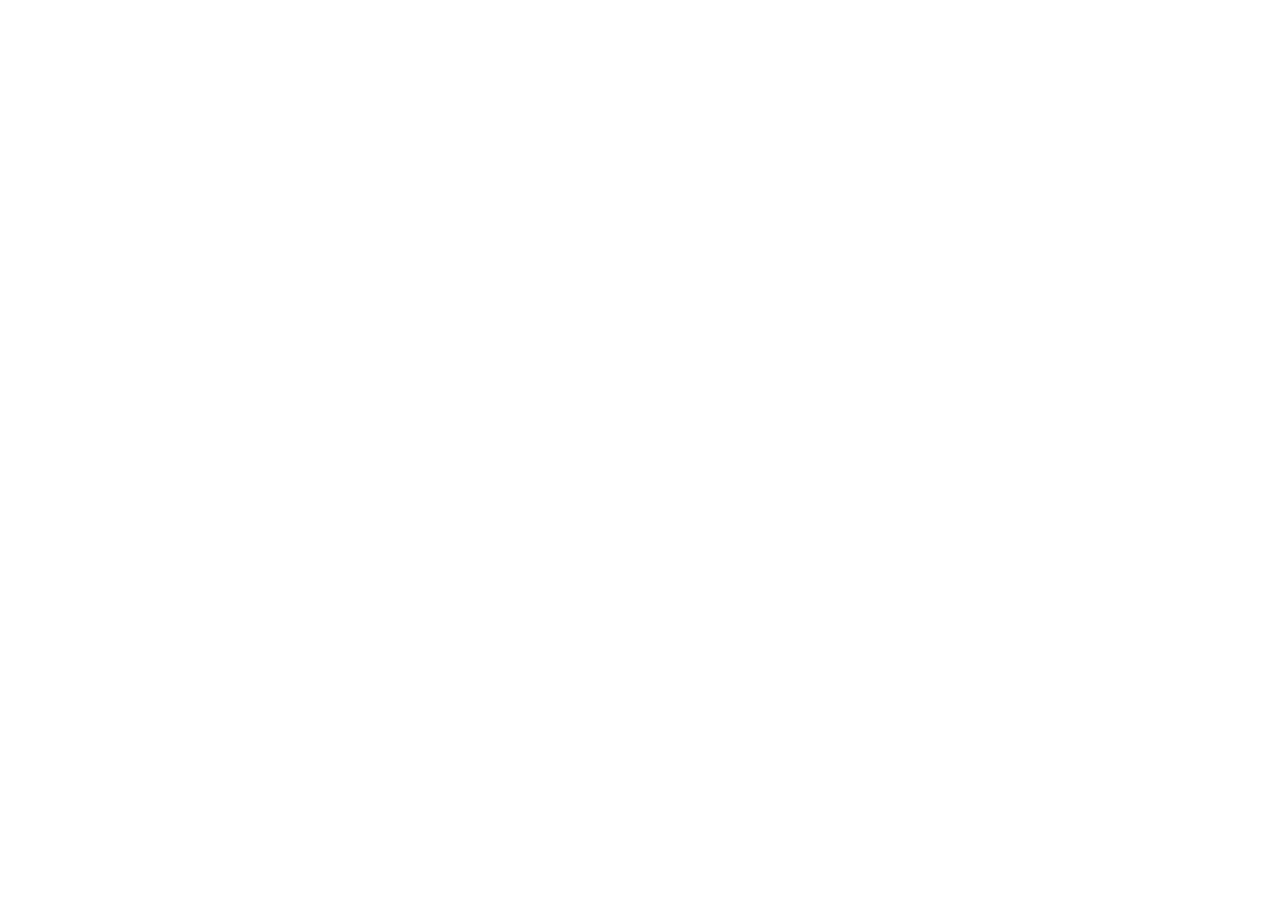
==== about.html @ 3be642e8 "Brand Identity" ====
<!doctype html>
<html lang="en">
  <head>
    <meta charset="utf-8">
    <meta name="viewport" content="width=device-width, initial-scale=1">
    <meta name="theme-color" content="#111111">
    <meta name="description" content="About TYREON">
    <link rel="icon" type="image/png" href="assets/images/tyreon-logo.png">
    <link rel="manifest" href="manifest.json">
    <link rel="stylesheet" href="assets/css/main.css">
    <title>About | TYREON</title>
  </head>
  <body>
    <!-- Page content will be added after approval. -->
    <script src="assets/js/main.js" defer></script>
  </body>
</html>
---- assets/css/main.css ----
:root {
  --color-primary: #000000;
  --color-accent: #f5c518;
  --color-text: #ffffff;
  --color-surface: #1a1a1a;
}

/*
 * Shared logo baseline. Use this class whenever the TYREON logo is placed
 * in a future navigation, footer, loading screen, or mobile menu.
 */
.brand-logo {
  display: block;
  width: auto;
  height: auto;
  max-width: 100%;
}
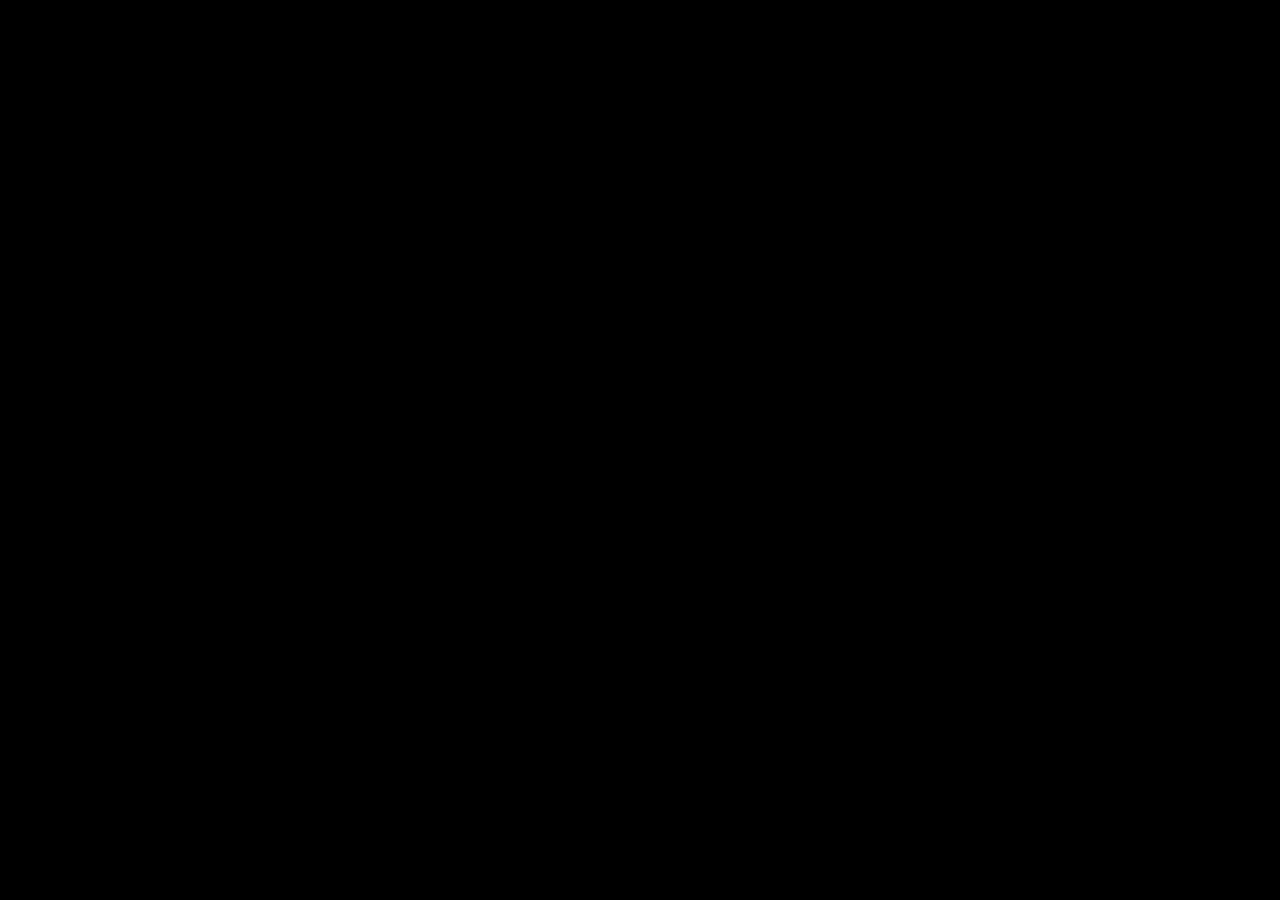
==== commit b84f3c34: "Animations" ====
--- a/about.html
+++ b/about.html
@@ -8,6 +8,7 @@
     <link rel="icon" type="image/png" href="assets/images/tyreon-logo.png">
     <link rel="manifest" href="manifest.json">
     <link rel="stylesheet" href="assets/css/main.css">
+    <link rel="stylesheet" href="assets/css/effects.css">
     <title>About | TYREON</title>
   </head>
   <body>
--- a/assets/css/main.css
+++ b/assets/css/main.css
@@ -1,17 +1,21 @@
-:root {
-  --color-primary: #000000;
-  --color-accent: #f5c518;
-  --color-text: #ffffff;
-  --color-surface: #1a1a1a;
-}
+:root { --color-primary:#000; --color-accent:#f5c518; --color-text:#fff; --color-surface:#1a1a1a; --color-muted:#a6a6a6; --color-line:rgba(255,255,255,.15); --font-display:Georgia,"Times New Roman",serif; --font-body:Arial,Helvetica,sans-serif; --container:1180px; --ease:cubic-bezier(.22,1,.36,1); }
+* { box-sizing:border-box; } html { scroll-behavior:smooth; } body { margin:0; background:var(--color-primary); color:var(--color-text); font-family:var(--font-body); line-height:1.5; } a { color:inherit; text-decoration:none; } img { max-width:100%; } .brand-logo { display:block; width:auto; height:auto; max-width:100%; } .container { width:min(var(--container),calc(100% - 48px)); margin:auto; } .skip-link { position:absolute; left:-999px; top:0; z-index:100; background:var(--color-accent); color:#000; padding:12px 16px; } .skip-link:focus { left:10px; }
+.page-loader { position:fixed; inset:0; z-index:1000; display:grid; place-items:center; background:#000; animation:loader 1.2s 1s var(--ease) forwards; } .page-loader img { width:min(330px,70vw); animation:loader-logo .8s var(--ease); } @keyframes loader { to { visibility:hidden; opacity:0; } } @keyframes loader-logo { from { opacity:0; transform:translateY(16px); } }
+.site-header { position:fixed; top:0; left:0; z-index:100; display:flex; align-items:center; justify-content:space-between; width:100%; padding:18px clamp(24px,4vw,64px); transition:background .35s, padding .35s; } .site-header.scrolled { padding-top:12px; padding-bottom:12px; background:rgba(0,0,0,.89); backdrop-filter:blur(16px); border-bottom:1px solid var(--color-line); } .brand img { width:154px; } .site-nav { display:flex; align-items:center; gap:clamp(16px,2vw,32px); font-size:12px; letter-spacing:.09em; text-transform:uppercase; } .site-nav>a:not(.nav-cta) { opacity:.72; transition:opacity .2s; } .site-nav>a:hover,.site-nav>.active { opacity:1; } .nav-cta { padding:11px 16px; border:1px solid rgba(245,197,24,.75); color:var(--color-accent); } .menu-toggle { display:none; border:0; background:none; padding:8px 0 8px 10px; } .menu-toggle span { display:block; width:28px; height:1px; margin:6px 0; background:#fff; transition:transform .2s; }
+.hero { position:relative; min-height:760px; height:100svh; display:flex; align-items:flex-end; overflow:hidden; } .hero-image,.hero-shade { position:absolute; inset:0; } .hero-image { background:url("../images/hero-automotive.png") center/cover no-repeat; animation:hero-scale 1.5s var(--ease) both; } .hero-shade { background:linear-gradient(90deg,rgba(0,0,0,.94) 0%,rgba(0,0,0,.69) 41%,rgba(0,0,0,.12) 76%),linear-gradient(0deg,rgba(0,0,0,.66),transparent 43%); } @keyframes hero-scale { from { transform:scale(1.06); } to { transform:scale(1); } } .hero-content { position:relative; padding-bottom:clamp(100px,13vh,140px); } .eyebrow { margin:0 0 18px; color:var(--color-accent); font-size:11px; font-weight:700; letter-spacing:.18em; text-transform:uppercase; } h1,h2,h3,p { margin-top:0; } h1,h2 { font-family:var(--font-display); font-weight:400; line-height:.98; letter-spacing:-.045em; } h1 { max-width:820px; margin-bottom:28px; font-size:clamp(48px,7.1vw,100px); } h1 span { color:var(--color-accent); } .hero-copy { color:#ddd; font-size:clamp(17px,2vw,21px); } .hero-actions { display:flex; flex-wrap:wrap; gap:12px; margin-top:38px; } .button { display:inline-flex; align-items:center; gap:28px; padding:15px 20px; border:1px solid #fff; font-size:11px; font-weight:700; letter-spacing:.13em; text-transform:uppercase; transition:transform .25s var(--ease),background .25s,color .25s; } .button:hover { transform:translateY(-3px); } .button-accent { border-color:var(--color-accent); background:var(--color-accent); color:#000; } .button-ghost:hover { background:#fff; color:#000; } .hero-links { display:flex; gap:24px; margin-top:28px; font-size:11px; letter-spacing:.12em; text-transform:uppercase; } .hero-links a { border-bottom:1px solid var(--color-line); padding-bottom:3px; } .hero-scroll { position:absolute; bottom:30px; right:clamp(24px,4vw,64px); display:flex; align-items:center; gap:12px; font-size:10px; letter-spacing:.14em; text-transform:uppercase; transform:rotate(90deg); transform-origin:right; } .hero-scroll span { width:38px; height:1px; background:var(--color-accent); }
+.stats { border-bottom:1px solid var(--color-line); background:#050505; } .stats-grid { display:grid; grid-template-columns:repeat(4,1fr); } .stat { padding:38px 24px 35px; border-left:1px solid var(--color-line); } .stat:last-child { border-right:1px solid var(--color-line); } .stat strong { display:block; margin-bottom:7px; color:var(--color-accent); font-family:var(--font-display); font-size:clamp(32px,4vw,52px); font-weight:400; line-height:1; } .stat span { color:#aaa; font-size:10px; letter-spacing:.13em; text-transform:uppercase; }
+.section { padding:clamp(84px,11vw,150px) 0; } .dark-section { background:var(--color-surface); } .split-intro,.section-head { display:flex; justify-content:space-between; gap:60px; } h2 { margin-bottom:0; font-size:clamp(39px,5vw,70px); } .split-intro h2 { max-width:580px; } .intro-copy { max-width:420px; color:#c1c1c1; font-size:17px; } .text-link { display:inline-flex; gap:22px; margin-top:18px; color:var(--color-accent); font-size:11px; font-weight:700; letter-spacing:.13em; text-transform:uppercase; } .value-grid { display:grid; grid-template-columns:repeat(3,1fr); margin-top:80px; border-top:1px solid var(--color-line); } .value-card { position:relative; min-height:270px; padding:30px 35px 25px 0; border-right:1px solid var(--color-line); } .value-card:not(:first-child) { padding-left:35px; } .value-card:last-child { border:0; } .card-index { color:#777; font-size:11px; letter-spacing:.12em; } .line-icon { margin:38px 0 24px; color:var(--color-accent); font-size:27px; } h3 { margin-bottom:9px; font-size:16px; font-weight:500; letter-spacing:-.02em; } .value-card p,.service-card p { color:#a9a9a9; font-size:14px; }
+.section-head { align-items:end; margin-bottom:48px; } .services-section { background:#0b0b0b; } .services-grid { display:grid; grid-template-columns:repeat(3,1fr); grid-template-rows:280px 280px; gap:1px; background:var(--color-line); } .service-card { position:relative; display:flex; flex-direction:column; justify-content:space-between; overflow:hidden; padding:28px; background:#0b0b0b; transition:background .3s; } .service-card:hover { background:#161616; } .service-card>span,.service-card>div>span { color:var(--color-accent); font-size:11px; letter-spacing:.14em; } .service-card h3 { margin:12px 0; font-family:var(--font-display); font-size:31px; font-weight:400; } .service-card b { align-self:flex-end; color:var(--color-accent); font-size:25px; font-weight:400; } .service-image { grid-row:span 2; grid-column:span 1; padding:0; } .service-image img { width:100%; height:100%; object-fit:cover; transition:transform .7s var(--ease); } .service-image:hover img { transform:scale(1.04); } .service-image:after { position:absolute; inset:0; content:""; background:linear-gradient(0deg,rgba(0,0,0,.85),transparent 64%); } .service-image div { position:absolute; z-index:1; bottom:0; padding:28px; } .service-image p { margin:0; color:#fff; font-size:11px; letter-spacing:.1em; text-transform:uppercase; }
+.brands-section { padding:clamp(84px,10vw,135px) 0; background:#000; } .centered { max-width:670px; margin-left:auto; margin-right:auto; text-align:center; } .brand-list { display:grid; grid-template-columns:repeat(3,1fr); gap:0; margin-top:65px; border-top:1px solid var(--color-line); border-left:1px solid var(--color-line); } .brand-list span { display:grid; min-height:105px; place-items:center; border-right:1px solid var(--color-line); border-bottom:1px solid var(--color-line); color:#ddd; font-family:var(--font-display); font-size:clamp(20px,2.5vw,34px); letter-spacing:-.04em; }
+.testimonials { background:#111; } .rating-badge { display:grid; grid-template-columns:auto auto; align-items:center; column-gap:10px; } .rating-badge .stars { grid-column:span 2; color:var(--color-accent); letter-spacing:3px; font-size:14px; } .rating-badge strong { font-family:var(--font-display); font-size:30px; font-weight:400; } .rating-badge small { color:#aaa; font-size:10px; letter-spacing:.1em; text-transform:uppercase; } .review-grid { display:grid; grid-template-columns:repeat(3,1fr); gap:18px; } .review { display:flex; min-height:310px; flex-direction:column; justify-content:space-between; margin:0; padding:31px; border:1px solid var(--color-line); } blockquote { margin:0; font-family:var(--font-display); font-size:clamp(21px,2.1vw,27px); line-height:1.18; letter-spacing:-.035em; } figcaption { display:flex; align-items:center; gap:12px; } .avatar { display:grid; width:34px; height:34px; place-items:center; border-radius:50%; background:var(--color-accent); color:#000; font-size:10px; font-weight:700; } figcaption strong,figcaption small { display:block; } figcaption strong { font-size:12px; } figcaption small { margin-top:3px; color:#999; font-size:10px; }
+.cta-banner { position:relative; overflow:hidden; padding:clamp(76px,10vw,135px) 0; background:var(--color-accent); color:#000; } .cta-banner:after { position:absolute; right:-2vw; bottom:-6vw; content:"TYREON"; color:rgba(0,0,0,.06); font-family:var(--font-display); font-size:clamp(140px,22vw,350px); line-height:.7; pointer-events:none; } .cta-inner { position:relative; z-index:1; display:flex; align-items:end; justify-content:space-between; gap:35px; } .cta-banner .eyebrow { color:#000; } .cta-banner h2 { font-size:clamp(43px,6vw,76px); } .cta-banner .button { border-color:#000; }
+.site-footer { padding-top:70px; background:#050505; } .footer-main { display:grid; grid-template-columns:1.5fr 1fr 1fr 1.15fr; gap:35px; padding-bottom:70px; } .footer-brand img { width:190px; } .footer-brand p { max-width:250px; margin:24px 0 0; color:#9b9b9b; font-size:13px; } .footer-main h3 { margin-bottom:19px; color:var(--color-accent); font-size:10px; letter-spacing:.14em; text-transform:uppercase; } .footer-main a:not(.brand):not(.text-link) { display:block; margin:10px 0; color:#b7b7b7; font-size:13px; } .footer-contact p { color:#aaa; font-size:13px; } .footer-bottom { display:flex; justify-content:space-between; padding:22px 0; border-top:1px solid var(--color-line); color:#777; font-size:10px; letter-spacing:.08em; text-transform:uppercase; }
+.reveal { opacity:0; transform:translateY(20px); transition:opacity .65s var(--ease),transform .65s var(--ease); } .reveal.visible { opacity:1; transform:none; } @media (prefers-reduced-motion:reduce) { *,*:before,*:after { scroll-behavior:auto!important; animation-duration:.01ms!important; transition-duration:.01ms!important; } }
+@media (max-width:800px) { .container { width:min(var(--container),calc(100% - 36px)); } .site-header { padding:14px 18px; } .brand img { width:130px; } .menu-toggle { position:relative; z-index:2; display:block; } .site-nav { position:absolute; top:0; left:0; display:flex; width:100%; min-height:100svh; padding:105px 28px 30px; flex-direction:column; align-items:flex-start; gap:23px; background:#050505; transform:translateY(-105%); transition:transform .45s var(--ease); } .site-nav.open { transform:none; } .site-nav a { font-family:var(--font-display); font-size:31px; letter-spacing:-.04em; text-transform:none; } .site-nav .nav-cta { margin-top:16px; padding:14px 19px; font-family:var(--font-body); font-size:11px; letter-spacing:.12em; text-transform:uppercase; } .menu-toggle[aria-expanded="true"] span:first-child { transform:translateY(3.5px) rotate(45deg); } .menu-toggle[aria-expanded="true"] span:last-child { transform:translateY(-3.5px) rotate(-45deg); } .hero { min-height:690px; } .hero-image { background-position:63% center; } .hero-shade { background:linear-gradient(90deg,rgba(0,0,0,.89),rgba(0,0,0,.33)),linear-gradient(0deg,rgba(0,0,0,.78),transparent 60%); } .hero-content { padding-bottom:94px; } .hero-scroll { display:none; } .stats-grid { grid-template-columns:repeat(2,1fr); } .stat:nth-child(3) { border-top:1px solid var(--color-line); } .stat { padding:26px 16px; } .stat:nth-child(even) { border-right:1px solid var(--color-line); } .stat:last-child { border-right:1px solid var(--color-line); } .split-intro,.section-head,.cta-inner { flex-direction:column; align-items:flex-start; gap:25px; } .value-grid { grid-template-columns:1fr; margin-top:55px; } .value-card,.value-card:not(:first-child) { min-height:0; padding:28px 0; border-right:0; border-bottom:1px solid var(--color-line); } .value-card:last-child { border-bottom:0; } .line-icon { margin:22px 0 14px; } .services-grid { grid-template-columns:1fr; grid-template-rows:310px repeat(3,215px); } .service-image { grid-row:auto; } .brand-list { grid-template-columns:repeat(2,1fr); margin-top:45px; } .brand-list span { min-height:84px; } .review-grid { grid-template-columns:1fr; } .review { min-height:250px; } .footer-main { grid-template-columns:1fr 1fr; } .footer-brand { grid-column:span 2; } } @media (max-width:430px) { .hero-links { gap:14px; font-size:9px; } .hero-actions .button { width:100%; justify-content:space-between; } .stats-grid { grid-template-columns:1fr 1fr; } .stat strong { font-size:31px; } .brand-list { grid-template-columns:1fr; } .footer-main { grid-template-columns:1fr; } .footer-brand { grid-column:auto; } .footer-bottom { flex-direction:column; gap:8px; } }
 
-/*
- * Shared logo baseline. Use this class whenever the TYREON logo is placed
- * in a future navigation, footer, loading screen, or mobile menu.
- */
-.brand-logo {
-  display: block;
-  width: auto;
-  height: auto;
-  max-width: 100%;
-}
+/* Services directory */
+.inner-page { background:#0a0a0a; } .inner-hero { display:flex; min-height:550px; padding-top:145px; align-items:center; border-bottom:1px solid var(--color-line); background:radial-gradient(circle at 82% 28%,rgba(245,197,24,.14),transparent 20%),linear-gradient(120deg,#080808 20%,#1a1a1a); } .inner-hero h1 { margin:0; font-size:clamp(56px,8vw,110px); } .inner-hero .container>p:last-child { max-width:430px; margin:28px 0 0; color:#c4c4c4; font-size:17px; } .directory-intro { display:grid; grid-template-columns:1fr 1fr; gap:20px; margin-bottom:70px; } .directory-intro>p:last-child { max-width:470px; margin:0; color:#b9b9b9; font-size:19px; line-height:1.55; } .directory-grid { display:grid; grid-template-columns:repeat(3,1fr); border-top:1px solid var(--color-line); border-left:1px solid var(--color-line); } .directory-card { position:relative; display:flex; min-height:335px; flex-direction:column; padding:32px; overflow:hidden; border-right:1px solid var(--color-line); border-bottom:1px solid var(--color-line); background:#0a0a0a; transition:background .35s var(--ease),color .35s var(--ease); } .directory-card:before { position:absolute; right:-30px; bottom:-55px; width:150px; height:150px; border-radius:50%; content:""; background:var(--color-accent); opacity:0; transform:scale(.2); transition:opacity .45s var(--ease),transform .45s var(--ease); } .directory-card:hover { color:#070707; background:var(--color-accent); } .directory-card:hover:before { opacity:.18; transform:scale(1.6); } .directory-card>* { position:relative; z-index:1; } .service-icon { display:grid; width:46px; height:46px; margin-bottom:28px; place-items:center; border:1px solid var(--color-accent); border-radius:50%; color:var(--color-accent); font-family:var(--font-display); font-size:21px; transition:border-color .3s,color .3s,transform .45s var(--ease); } .directory-card:hover .service-icon { border-color:#090909; color:#090909; transform:rotate(24deg) scale(1.08); } .directory-card .card-index { position:absolute; top:38px; right:32px; } .directory-card h2 { margin:0 0 14px; font-size:30px; } .directory-card p { margin:0; color:#a9a9a9; font-size:14px; transition:color .3s; } .directory-card:hover p { color:rgba(0,0,0,.7); } .card-link { display:inline-flex; align-items:center; justify-content:space-between; width:100%; margin-top:auto; padding-top:25px; color:var(--color-accent); font-size:10px; font-weight:700; letter-spacing:.13em; text-transform:uppercase; transition:color .3s; } .card-link span { font-size:17px; transition:transform .3s var(--ease); } .directory-card:hover .card-link { color:#090909; } .directory-card:hover .card-link span { transform:translateX(5px); } .compact-cta { padding-top:95px; padding-bottom:95px; }
+@media (max-width:800px) { .inner-hero { min-height:470px; padding-top:108px; } .directory-intro { grid-template-columns:1fr; gap:12px; margin-bottom:45px; } .directory-grid { grid-template-columns:repeat(2,1fr); } .directory-card { min-height:310px; padding:25px; } .directory-card .card-index { top:30px; right:25px; } } @media (max-width:540px) { .inner-hero { min-height:430px; } .directory-grid { grid-template-columns:1fr; } .directory-card { min-height:290px; } .directory-intro>p:last-child { font-size:17px; } }
+
+/* Product catalogue */
+.product-hero { background:radial-gradient(circle at 78% 35%,rgba(245,197,24,.15),transparent 18%),linear-gradient(120deg,#080808 20%,#1a1a1a); } .catalogue-top { display:flex; align-items:end; justify-content:space-between; gap:40px; margin-bottom:45px; } .product-search { display:flex; width:min(355px,100%); align-items:center; gap:11px; padding:14px 16px; border-bottom:1px solid rgba(245,197,24,.7); color:var(--color-accent); } .product-search span { font-size:22px; } .product-search input { width:100%; border:0; outline:0; background:transparent; color:#fff; font:12px var(--font-body); letter-spacing:.04em; } .product-search input::placeholder { color:#8a8a8a; } .filter-row { display:flex; gap:9px; padding-bottom:25px; overflow:auto; border-bottom:1px solid var(--color-line); scrollbar-width:thin; } .filter-button { flex:0 0 auto; padding:9px 12px; border:1px solid var(--color-line); background:transparent; color:#b6b6b6; cursor:pointer; font:10px var(--font-body); letter-spacing:.1em; text-transform:uppercase; transition:background .25s,color .25s,border-color .25s; } .filter-button:hover,.filter-button.active { border-color:var(--color-accent); background:var(--color-accent); color:#000; } .product-count { margin-top:22px; margin-bottom:22px; color:#989898; font-size:10px; letter-spacing:.12em; text-transform:uppercase; } .product-grid { display:grid; grid-template-columns:repeat(4,1fr); gap:16px; } .tyre-card { overflow:hidden; border:1px solid var(--color-line); background:#111; transition:border-color .3s,transform .35s var(--ease); } .tyre-card:hover { border-color:rgba(245,197,24,.8); transform:translateY(-5px); } .tyre-card[hidden] { display:none; } .tyre-image { position:relative; height:215px; overflow:hidden; background:#202020; } .tyre-image:after { position:absolute; inset:0; content:""; background:linear-gradient(0deg,rgba(0,0,0,.45),transparent 56%); } .tyre-image img { width:100%; height:100%; object-fit:cover; transition:transform .7s var(--ease),filter .4s; } .tyre-card:hover .tyre-image img { transform:scale(1.08); } .tyre-image.image-dark img { filter:brightness(.65) saturate(.65); } .tyre-image.image-gold img { filter:sepia(.32) saturate(1.2); } .tyre-image span { position:absolute; z-index:1; top:13px; left:13px; padding:5px 7px; background:var(--color-accent); color:#000; font-size:9px; font-weight:700; letter-spacing:.1em; text-transform:uppercase; } .tyre-copy { padding:20px 18px 17px; } .tyre-copy>p { margin-bottom:7px; color:var(--color-accent); font-size:10px; font-weight:700; letter-spacing:.13em; } .tyre-copy h3 { min-height:38px; margin:0; font-family:var(--font-display); font-size:24px; font-weight:400; line-height:1; } .tyre-copy dl { display:grid; grid-template-columns:1fr 1fr; gap:8px; margin:20px 0 0; padding:12px 0; border-top:1px solid var(--color-line); border-bottom:1px solid var(--color-line); } .tyre-copy dt { margin-bottom:2px; color:#777; font-size:8px; letter-spacing:.1em; text-transform:uppercase; } .tyre-copy dd { margin:0; color:#ddd; font-size:11px; } .tyre-copy .card-link { margin-top:0; } .empty-results { padding:40px 0; color:#aaa; text-align:center; } .brand-showcase { padding:110px 0; background:#151515; } .brand-showcase-heading { display:flex; align-items:end; justify-content:space-between; gap:40px; margin-bottom:55px; } .brand-showcase-heading h2 { margin:0; } .brand-showcase-heading p { max-width:380px; margin:0; color:#aaa; font-size:15px; } @media (max-width:980px) { .product-grid { grid-template-columns:repeat(3,1fr); } } @media (max-width:800px) { .catalogue-top,.brand-showcase-heading { flex-direction:column; align-items:flex-start; gap:24px; } .product-search { width:100%; } .product-grid { grid-template-columns:repeat(2,1fr); } } @media (max-width:540px) { .product-grid { grid-template-columns:1fr; } .tyre-image { height:250px; } .brand-showcase { padding:80px 0; } }
--- a/assets/css/effects.css
+++ b/assets/css/effects.css
@@ -0,0 +1,32 @@
+html { scroll-padding-top: 78px; }
+
+body { overflow-x: hidden; }
+
+.site-header { isolation: isolate; }
+.site-header:after { position: absolute; right: 0; bottom: 0; left: 0; height: 1px; content: ""; background: linear-gradient(90deg, transparent, var(--color-accent), transparent); opacity: 0; transform: scaleX(.35); transition: opacity .45s var(--ease), transform .45s var(--ease); }
+.site-header.scrolled:after { opacity: .72; transform: scaleX(1); }
+.site-header.scrolled { box-shadow: 0 10px 35px rgba(0,0,0,.2); }
+
+.button, .nav-cta, .filter-button { position: relative; overflow: hidden; }
+.ripple { position: absolute; width: 10px; height: 10px; border-radius: 50%; background: currentColor; opacity: .22; pointer-events: none; transform: translate(-50%,-50%) scale(0); animation: ripple .62s ease-out forwards; }
+@keyframes ripple { to { transform: translate(-50%,-50%) scale(26); opacity: 0; } }
+
+.hero-content > *, .inner-hero .container > * { animation: entrance .75s var(--ease) both; }
+.hero-content > :nth-child(1), .inner-hero .container > :nth-child(1) { animation-delay: .12s; }
+.hero-content > :nth-child(2), .inner-hero .container > :nth-child(2) { animation-delay: .2s; }
+.hero-content > :nth-child(3), .inner-hero .container > :nth-child(3) { animation-delay: .28s; }
+.hero-content > :nth-child(4) { animation-delay: .36s; }
+.hero-content > :nth-child(5) { animation-delay: .42s; }
+@keyframes entrance { from { opacity: 0; transform: translateY(24px); } to { opacity: 1; transform: none; } }
+
+[data-parallax] { will-change: transform; }
+.card-link, .text-link { transition: gap .3s var(--ease), color .3s var(--ease); }
+.card-link:hover, .text-link:hover { gap: 30px; }
+
+.back-to-top { position: fixed; z-index: 89; right: 21px; bottom: 20px; display: grid; width: 46px; height: 46px; place-items: center; border: 1px solid rgba(245,197,24,.72); border-radius: 50%; background: rgba(9,9,9,.76); backdrop-filter: blur(12px); color: var(--color-accent); cursor: pointer; opacity: 0; pointer-events: none; transform: translateY(13px); transition: opacity .3s var(--ease), transform .3s var(--ease), background .3s; }
+.back-to-top.visible { opacity: 1; pointer-events: auto; transform: none; }
+.back-to-top:hover { background: var(--color-accent); color: #000; }
+.contact-page .back-to-top { bottom:135px; }
+
+@media (prefers-reduced-motion: reduce) { *, *:before, *:after { animation-duration: .01ms !important; animation-iteration-count: 1 !important; scroll-behavior: auto !important; transition-duration: .01ms !important; } }
+@media (max-width: 500px) { .back-to-top { right: 14px; bottom: 70px; width: 42px; height: 42px; } .contact-page .back-to-top { bottom:76px; } }
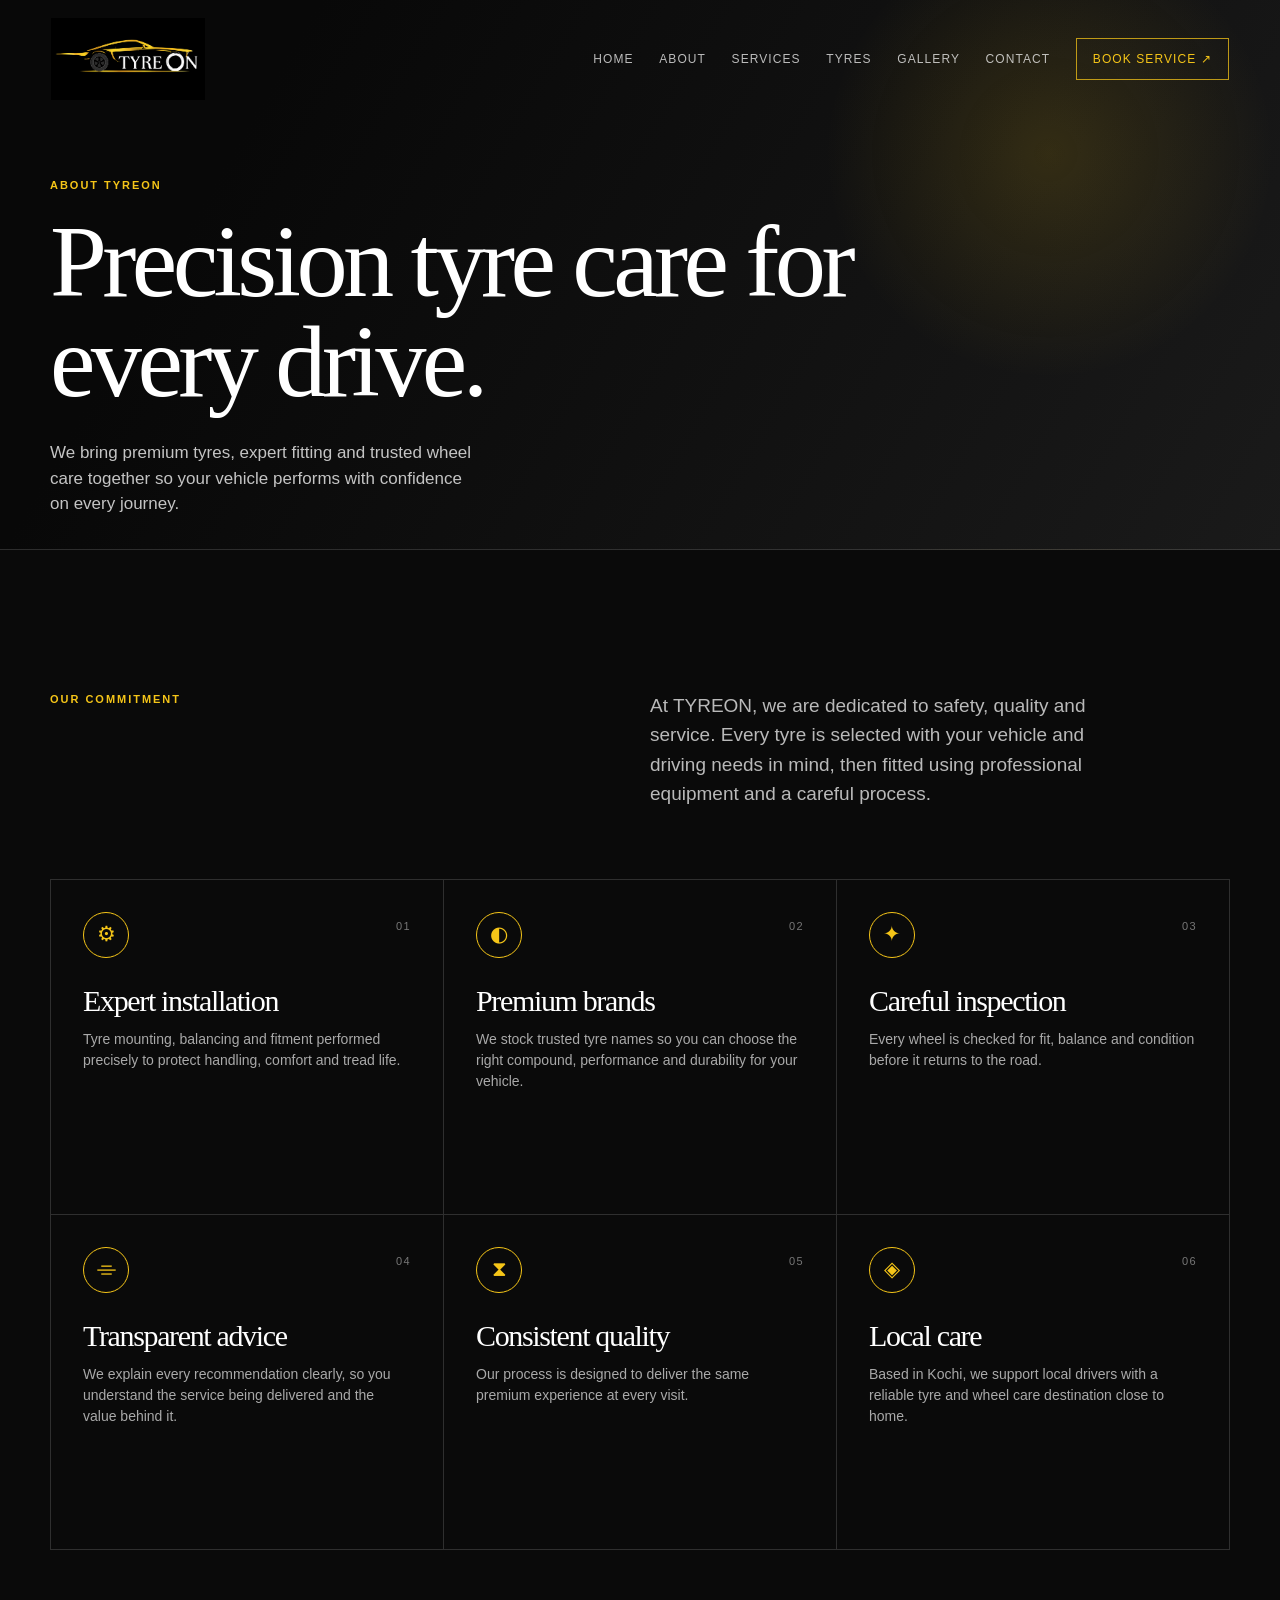
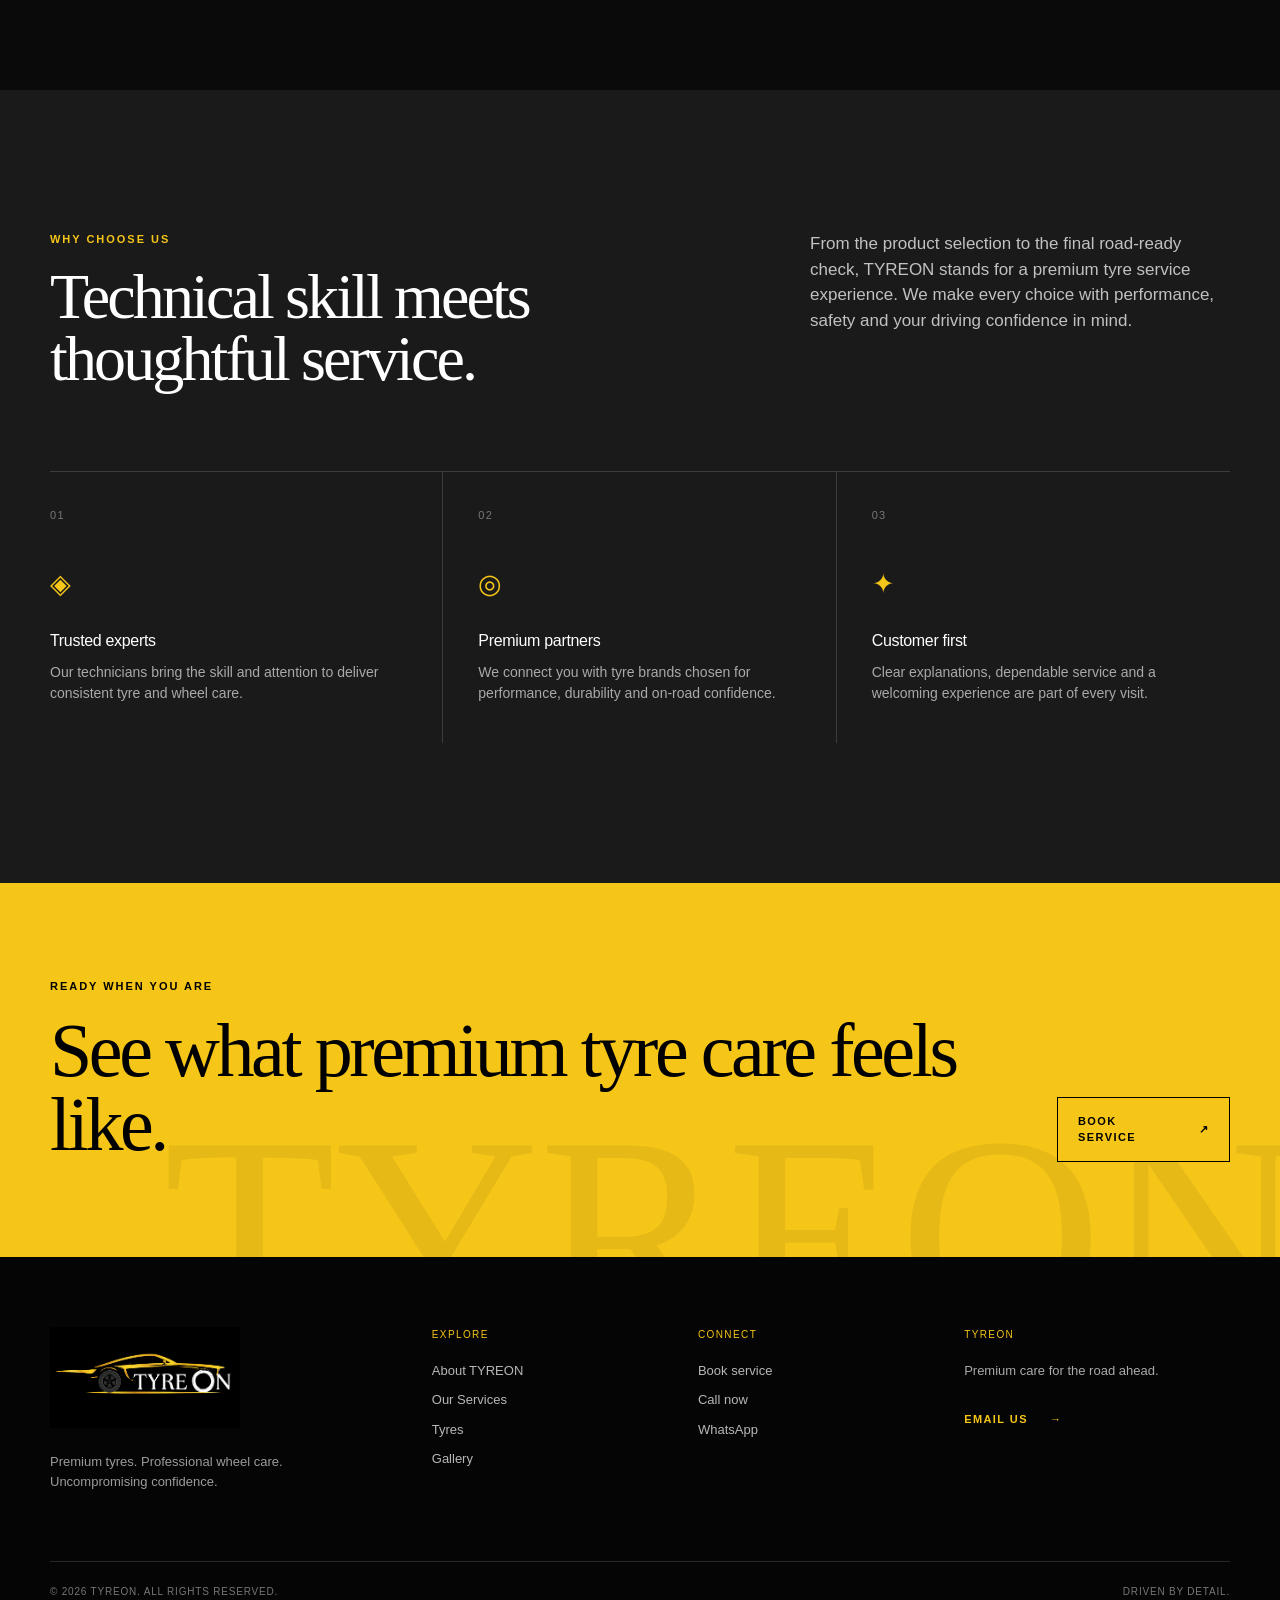
==== commit 7b8354e7: "location update" ====
--- a/about.html
+++ b/about.html
@@ -10,9 +10,55 @@
     <link rel="stylesheet" href="assets/css/main.css">
     <link rel="stylesheet" href="assets/css/effects.css">
     <title>About | TYREON</title>
-  </head>
-  <body>
-    <!-- Page content will be added after approval. -->
+      <link rel="canonical" href="https://tyreon.in/about.html" data-seo-meta>
+    <meta property="og:type" content="website">
+    <meta property="og:site_name" content="TYREON">
+    <meta property="og:title" content="About TYREON | Premium Tyre & Wheel Care">
+    <meta property="og:description" content="Discover the TYREON standard for premium tyres and wheel care in Kochi.">
+    <meta property="og:url" content="https://tyreon.in/about.html">
+    <meta property="og:image" content="https://tyreon.in/assets/images/hero-automotive.webp">
+    <meta property="og:image:alt" content="TYREON premium tyre and wheel care">
+    <meta name="twitter:card" content="summary_large_image">
+    <meta name="twitter:title" content="About TYREON | Premium Tyre & Wheel Care">
+    <meta name="twitter:description" content="Discover the TYREON standard for premium tyres and wheel care in Kochi.">
+    <meta name="twitter:image" content="https://tyreon.in/assets/images/hero-automotive.webp">
+    <script type="application/ld+json">{"@context":"https://schema.org","@graph":[{"@type":"AutoRepair","@id":"https://tyreon.in/#business","name":"TYREON","url":"https://tyreon.in/","image":"https://tyreon.in/assets/images/hero-automotive.webp","logo":"https://tyreon.in/assets/images/tyreon-logo.png","telephone":"+919809631536","email":"hello@tyreon.in","address":{"@type":"PostalAddress","streetAddress":"X6VP+XV2, Pallipuram, Thekkan Malipuram Road, Munapam Road, Ochanthuruthu","addressLocality":"Kochi","addressRegion":"Kerala","postalCode":"682508","addressCountry":"IN"},"openingHoursSpecification":[{"@type":"OpeningHoursSpecification","dayOfWeek":["Monday","Tuesday","Wednesday","Thursday","Friday","Saturday"],"opens":"09:00","closes":"19:30"}]},{"@type":"WebSite","@id":"https://tyreon.in/#website","url":"https://tyreon.in/","name":"TYREON"},{"@type":"BreadcrumbList","@id":"https://tyreon.in/about.html#breadcrumb","itemListElement":[{"@type":"ListItem","position":1,"name":"Home","item":"https://tyreon.in/"},{"@type":"ListItem","position":2,"name":"About","item":"https://tyreon.in/about.html"}]}]}</script>  </head>
+  <body class="inner-page about-page">
+    <a class="skip-link" href="#main-content">Skip to content</a>
+    <header class="site-header scrolled" data-header>
+      <a class="brand" href="index.html" aria-label="TYREON home"><img class="brand-logo" src="assets/images/tyreon-logo.png" alt="TYREON"></a>
+      <button class="menu-toggle" type="button" aria-label="Open menu" aria-expanded="false" aria-controls="site-menu" data-menu-toggle><span></span><span></span></button>
+      <nav class="site-nav" id="site-menu" aria-label="Main navigation" data-menu>
+        <a href="index.html">Home</a><a class="active" href="about.html">About</a><a href="services.html">Services</a><a href="products.html">Tyres</a><a href="gallery.html">Gallery</a><a href="contact.html">Contact</a><a class="nav-cta" href="contact.html">Book service <span aria-hidden="true">↗</span></a>
+      </nav>
+    </header>
+    <main id="main-content">
+      <section class="inner-hero"><div class="container"><p class="eyebrow">About TYREON</p><h1>Precision tyre care for every drive.</h1><p>We bring premium tyres, expert fitting and trusted wheel care together so your vehicle performs with confidence on every journey.</p></div></section>
+      <section class="section">
+        <div class="container directory-intro reveal"><p class="eyebrow">Our commitment</p><p>At TYREON, we are dedicated to safety, quality and service. Every tyre is selected with your vehicle and driving needs in mind, then fitted using professional equipment and a careful process.</p></div>
+        <div class="container directory-grid">
+          <article class="directory-card reveal"><span class="service-icon" aria-hidden="true">⚙</span><span class="card-index">01</span><h2>Expert installation</h2><p>Tyre mounting, balancing and fitment performed precisely to protect handling, comfort and tread life.</p></article>
+          <article class="directory-card reveal"><span class="service-icon" aria-hidden="true">◐</span><span class="card-index">02</span><h2>Premium brands</h2><p>We stock trusted tyre names so you can choose the right compound, performance and durability for your vehicle.</p></article>
+          <article class="directory-card reveal"><span class="service-icon" aria-hidden="true">✦</span><span class="card-index">03</span><h2>Careful inspection</h2><p>Every wheel is checked for fit, balance and condition before it returns to the road.</p></article>
+          <article class="directory-card reveal"><span class="service-icon" aria-hidden="true">⌯</span><span class="card-index">04</span><h2>Transparent advice</h2><p>We explain every recommendation clearly, so you understand the service being delivered and the value behind it.</p></article>
+          <article class="directory-card reveal"><span class="service-icon" aria-hidden="true">⧗</span><span class="card-index">05</span><h2>Consistent quality</h2><p>Our process is designed to deliver the same premium experience at every visit.</p></article>
+          <article class="directory-card reveal"><span class="service-icon" aria-hidden="true">◈</span><span class="card-index">06</span><h2>Local care</h2><p>Based in Kochi, we support local drivers with a reliable tyre and wheel care destination close to home.</p></article>
+        </div>
+      </section>
+      <section class="section dark-section">
+        <div class="container split-intro">
+          <div class="reveal"><p class="eyebrow">Why choose us</p><h2>Technical skill meets thoughtful service.</h2></div>
+          <div class="intro-copy reveal"><p>From the product selection to the final road-ready check, TYREON stands for a premium tyre service experience. We make every choice with performance, safety and your driving confidence in mind.</p></div>
+        </div>
+        <div class="container value-grid">
+          <article class="value-card reveal"><span class="card-index">01</span><div class="line-icon">◈</div><h3>Trusted experts</h3><p>Our technicians bring the skill and attention to deliver consistent tyre and wheel care.</p></article>
+          <article class="value-card reveal"><span class="card-index">02</span><div class="line-icon">◎</div><h3>Premium partners</h3><p>We connect you with tyre brands chosen for performance, durability and on-road confidence.</p></article>
+          <article class="value-card reveal"><span class="card-index">03</span><div class="line-icon">✦</div><h3>Customer first</h3><p>Clear explanations, dependable service and a welcoming experience are part of every visit.</p></article>
+        </div>
+      </section>
+      <section class="cta-banner compact-cta"><div class="container cta-inner"><div><p class="eyebrow">Ready when you are</p><h2>See what premium tyre care feels like.</h2></div><a class="button button-accent" href="contact.html">Book service <span aria-hidden="true">↗</span></a></div></section>
+    </main>
+    <footer class="site-footer"><div class="container footer-main"><div class="footer-brand"><a class="brand" href="index.html"><img class="brand-logo" src="assets/images/tyreon-logo.png" alt="TYREON"></a><p>Premium tyres. Professional wheel care. Uncompromising confidence.</p></div><div><h3>Explore</h3><a href="about.html">About TYREON</a><a href="services.html">Our Services</a><a href="products.html">Tyres</a><a href="gallery.html">Gallery</a></div><div><h3>Connect</h3><a href="contact.html">Book service</a><a href="contact.html">Call now</a><a href="contact.html">WhatsApp</a></div><div class="footer-contact"><h3>TYREON</h3><p>Premium care for the road ahead.</p><a class="text-link" href="mailto:hello@tyreon.in">Email us <span aria-hidden="true">→</span></a></div></div><div class="container footer-bottom"><span>© <span data-year></span> TYREON. All rights reserved.</span><span>Driven by detail.</span></div></footer>
     <script src="assets/js/main.js" defer></script>
   </body>
 </html>
--- a/assets/css/main.css
+++ b/assets/css/main.css
@@ -1,8 +1,8 @@
 :root { --color-primary:#000; --color-accent:#f5c518; --color-text:#fff; --color-surface:#1a1a1a; --color-muted:#a6a6a6; --color-line:rgba(255,255,255,.15); --font-display:Georgia,"Times New Roman",serif; --font-body:Arial,Helvetica,sans-serif; --container:1180px; --ease:cubic-bezier(.22,1,.36,1); }
-* { box-sizing:border-box; } html { scroll-behavior:smooth; } body { margin:0; background:var(--color-primary); color:var(--color-text); font-family:var(--font-body); line-height:1.5; } a { color:inherit; text-decoration:none; } img { max-width:100%; } .brand-logo { display:block; width:auto; height:auto; max-width:100%; } .container { width:min(var(--container),calc(100% - 48px)); margin:auto; } .skip-link { position:absolute; left:-999px; top:0; z-index:100; background:var(--color-accent); color:#000; padding:12px 16px; } .skip-link:focus { left:10px; }
+* { box-sizing:border-box; } html { scroll-behavior:smooth; } body { margin:0; background:var(--color-primary); color:var(--color-text); font-family:var(--font-body); line-height:1.5; } a { color:inherit; text-decoration:none; } img { max-width:100%; } .brand-logo { display:block; width:auto; height:auto; max-width:100%; } .container { width:min(var(--container),calc(100% - 48px)); margin:auto; } .skip-link { position:absolute; left:-999px; top:0; z-index:100; background:var(--color-accent); color:#000; padding:12px 16px; } .skip-link:focus { left:10px; } :focus-visible { outline:3px solid var(--color-accent); outline-offset:4px; } .site-nav a:focus-visible,.button:focus-visible,.filter-button:focus-visible,.gallery-item:focus-visible { outline-offset:-3px; }
 .page-loader { position:fixed; inset:0; z-index:1000; display:grid; place-items:center; background:#000; animation:loader 1.2s 1s var(--ease) forwards; } .page-loader img { width:min(330px,70vw); animation:loader-logo .8s var(--ease); } @keyframes loader { to { visibility:hidden; opacity:0; } } @keyframes loader-logo { from { opacity:0; transform:translateY(16px); } }
 .site-header { position:fixed; top:0; left:0; z-index:100; display:flex; align-items:center; justify-content:space-between; width:100%; padding:18px clamp(24px,4vw,64px); transition:background .35s, padding .35s; } .site-header.scrolled { padding-top:12px; padding-bottom:12px; background:rgba(0,0,0,.89); backdrop-filter:blur(16px); border-bottom:1px solid var(--color-line); } .brand img { width:154px; } .site-nav { display:flex; align-items:center; gap:clamp(16px,2vw,32px); font-size:12px; letter-spacing:.09em; text-transform:uppercase; } .site-nav>a:not(.nav-cta) { opacity:.72; transition:opacity .2s; } .site-nav>a:hover,.site-nav>.active { opacity:1; } .nav-cta { padding:11px 16px; border:1px solid rgba(245,197,24,.75); color:var(--color-accent); } .menu-toggle { display:none; border:0; background:none; padding:8px 0 8px 10px; } .menu-toggle span { display:block; width:28px; height:1px; margin:6px 0; background:#fff; transition:transform .2s; }
-.hero { position:relative; min-height:760px; height:100svh; display:flex; align-items:flex-end; overflow:hidden; } .hero-image,.hero-shade { position:absolute; inset:0; } .hero-image { background:url("../images/hero-automotive.png") center/cover no-repeat; animation:hero-scale 1.5s var(--ease) both; } .hero-shade { background:linear-gradient(90deg,rgba(0,0,0,.94) 0%,rgba(0,0,0,.69) 41%,rgba(0,0,0,.12) 76%),linear-gradient(0deg,rgba(0,0,0,.66),transparent 43%); } @keyframes hero-scale { from { transform:scale(1.06); } to { transform:scale(1); } } .hero-content { position:relative; padding-bottom:clamp(100px,13vh,140px); } .eyebrow { margin:0 0 18px; color:var(--color-accent); font-size:11px; font-weight:700; letter-spacing:.18em; text-transform:uppercase; } h1,h2,h3,p { margin-top:0; } h1,h2 { font-family:var(--font-display); font-weight:400; line-height:.98; letter-spacing:-.045em; } h1 { max-width:820px; margin-bottom:28px; font-size:clamp(48px,7.1vw,100px); } h1 span { color:var(--color-accent); } .hero-copy { color:#ddd; font-size:clamp(17px,2vw,21px); } .hero-actions { display:flex; flex-wrap:wrap; gap:12px; margin-top:38px; } .button { display:inline-flex; align-items:center; gap:28px; padding:15px 20px; border:1px solid #fff; font-size:11px; font-weight:700; letter-spacing:.13em; text-transform:uppercase; transition:transform .25s var(--ease),background .25s,color .25s; } .button:hover { transform:translateY(-3px); } .button-accent { border-color:var(--color-accent); background:var(--color-accent); color:#000; } .button-ghost:hover { background:#fff; color:#000; } .hero-links { display:flex; gap:24px; margin-top:28px; font-size:11px; letter-spacing:.12em; text-transform:uppercase; } .hero-links a { border-bottom:1px solid var(--color-line); padding-bottom:3px; } .hero-scroll { position:absolute; bottom:30px; right:clamp(24px,4vw,64px); display:flex; align-items:center; gap:12px; font-size:10px; letter-spacing:.14em; text-transform:uppercase; transform:rotate(90deg); transform-origin:right; } .hero-scroll span { width:38px; height:1px; background:var(--color-accent); }
+.hero { position:relative; min-height:760px; height:100svh; display:flex; align-items:flex-end; overflow:hidden; } .hero-image,.hero-shade { position:absolute; inset:0; } .hero-image { background:url("../images/hero-automotive.webp") center/cover no-repeat; animation:hero-scale 1.5s var(--ease) both; } .hero-shade { background:linear-gradient(90deg,rgba(0,0,0,.94) 0%,rgba(0,0,0,.69) 41%,rgba(0,0,0,.12) 76%),linear-gradient(0deg,rgba(0,0,0,.66),transparent 43%); } @keyframes hero-scale { from { transform:scale(1.06); } to { transform:scale(1); } } .hero-content { position:relative; padding-bottom:clamp(100px,13vh,140px); } .eyebrow { margin:0 0 18px; color:var(--color-accent); font-size:11px; font-weight:700; letter-spacing:.18em; text-transform:uppercase; } h1,h2,h3,p { margin-top:0; } h1,h2 { font-family:var(--font-display); font-weight:400; line-height:.98; letter-spacing:-.045em; } h1 { max-width:820px; margin-bottom:28px; font-size:clamp(48px,7.1vw,100px); } h1 span { color:var(--color-accent); } .hero-copy { color:#ddd; font-size:clamp(17px,2vw,21px); } .hero-actions { display:flex; flex-wrap:wrap; gap:12px; margin-top:38px; } .button { display:inline-flex; align-items:center; gap:28px; padding:15px 20px; border:1px solid #fff; font-size:11px; font-weight:700; letter-spacing:.13em; text-transform:uppercase; transition:transform .25s var(--ease),background .25s,color .25s; } .button:hover { transform:translateY(-3px); } .button-accent { border-color:var(--color-accent); background:var(--color-accent); color:#000; } .button-ghost:hover { background:#fff; color:#000; } .hero-links { display:flex; gap:24px; margin-top:28px; font-size:11px; letter-spacing:.12em; text-transform:uppercase; } .hero-links a { border-bottom:1px solid var(--color-line); padding-bottom:3px; } .hero-scroll { position:absolute; bottom:30px; right:clamp(24px,4vw,64px); display:flex; align-items:center; gap:12px; font-size:10px; letter-spacing:.14em; text-transform:uppercase; transform:rotate(90deg); transform-origin:right; } .hero-scroll span { width:38px; height:1px; background:var(--color-accent); }
 .stats { border-bottom:1px solid var(--color-line); background:#050505; } .stats-grid { display:grid; grid-template-columns:repeat(4,1fr); } .stat { padding:38px 24px 35px; border-left:1px solid var(--color-line); } .stat:last-child { border-right:1px solid var(--color-line); } .stat strong { display:block; margin-bottom:7px; color:var(--color-accent); font-family:var(--font-display); font-size:clamp(32px,4vw,52px); font-weight:400; line-height:1; } .stat span { color:#aaa; font-size:10px; letter-spacing:.13em; text-transform:uppercase; }
 .section { padding:clamp(84px,11vw,150px) 0; } .dark-section { background:var(--color-surface); } .split-intro,.section-head { display:flex; justify-content:space-between; gap:60px; } h2 { margin-bottom:0; font-size:clamp(39px,5vw,70px); } .split-intro h2 { max-width:580px; } .intro-copy { max-width:420px; color:#c1c1c1; font-size:17px; } .text-link { display:inline-flex; gap:22px; margin-top:18px; color:var(--color-accent); font-size:11px; font-weight:700; letter-spacing:.13em; text-transform:uppercase; } .value-grid { display:grid; grid-template-columns:repeat(3,1fr); margin-top:80px; border-top:1px solid var(--color-line); } .value-card { position:relative; min-height:270px; padding:30px 35px 25px 0; border-right:1px solid var(--color-line); } .value-card:not(:first-child) { padding-left:35px; } .value-card:last-child { border:0; } .card-index { color:#777; font-size:11px; letter-spacing:.12em; } .line-icon { margin:38px 0 24px; color:var(--color-accent); font-size:27px; } h3 { margin-bottom:9px; font-size:16px; font-weight:500; letter-spacing:-.02em; } .value-card p,.service-card p { color:#a9a9a9; font-size:14px; }
 .section-head { align-items:end; margin-bottom:48px; } .services-section { background:#0b0b0b; } .services-grid { display:grid; grid-template-columns:repeat(3,1fr); grid-template-rows:280px 280px; gap:1px; background:var(--color-line); } .service-card { position:relative; display:flex; flex-direction:column; justify-content:space-between; overflow:hidden; padding:28px; background:#0b0b0b; transition:background .3s; } .service-card:hover { background:#161616; } .service-card>span,.service-card>div>span { color:var(--color-accent); font-size:11px; letter-spacing:.14em; } .service-card h3 { margin:12px 0; font-family:var(--font-display); font-size:31px; font-weight:400; } .service-card b { align-self:flex-end; color:var(--color-accent); font-size:25px; font-weight:400; } .service-image { grid-row:span 2; grid-column:span 1; padding:0; } .service-image img { width:100%; height:100%; object-fit:cover; transition:transform .7s var(--ease); } .service-image:hover img { transform:scale(1.04); } .service-image:after { position:absolute; inset:0; content:""; background:linear-gradient(0deg,rgba(0,0,0,.85),transparent 64%); } .service-image div { position:absolute; z-index:1; bottom:0; padding:28px; } .service-image p { margin:0; color:#fff; font-size:11px; letter-spacing:.1em; text-transform:uppercase; }
